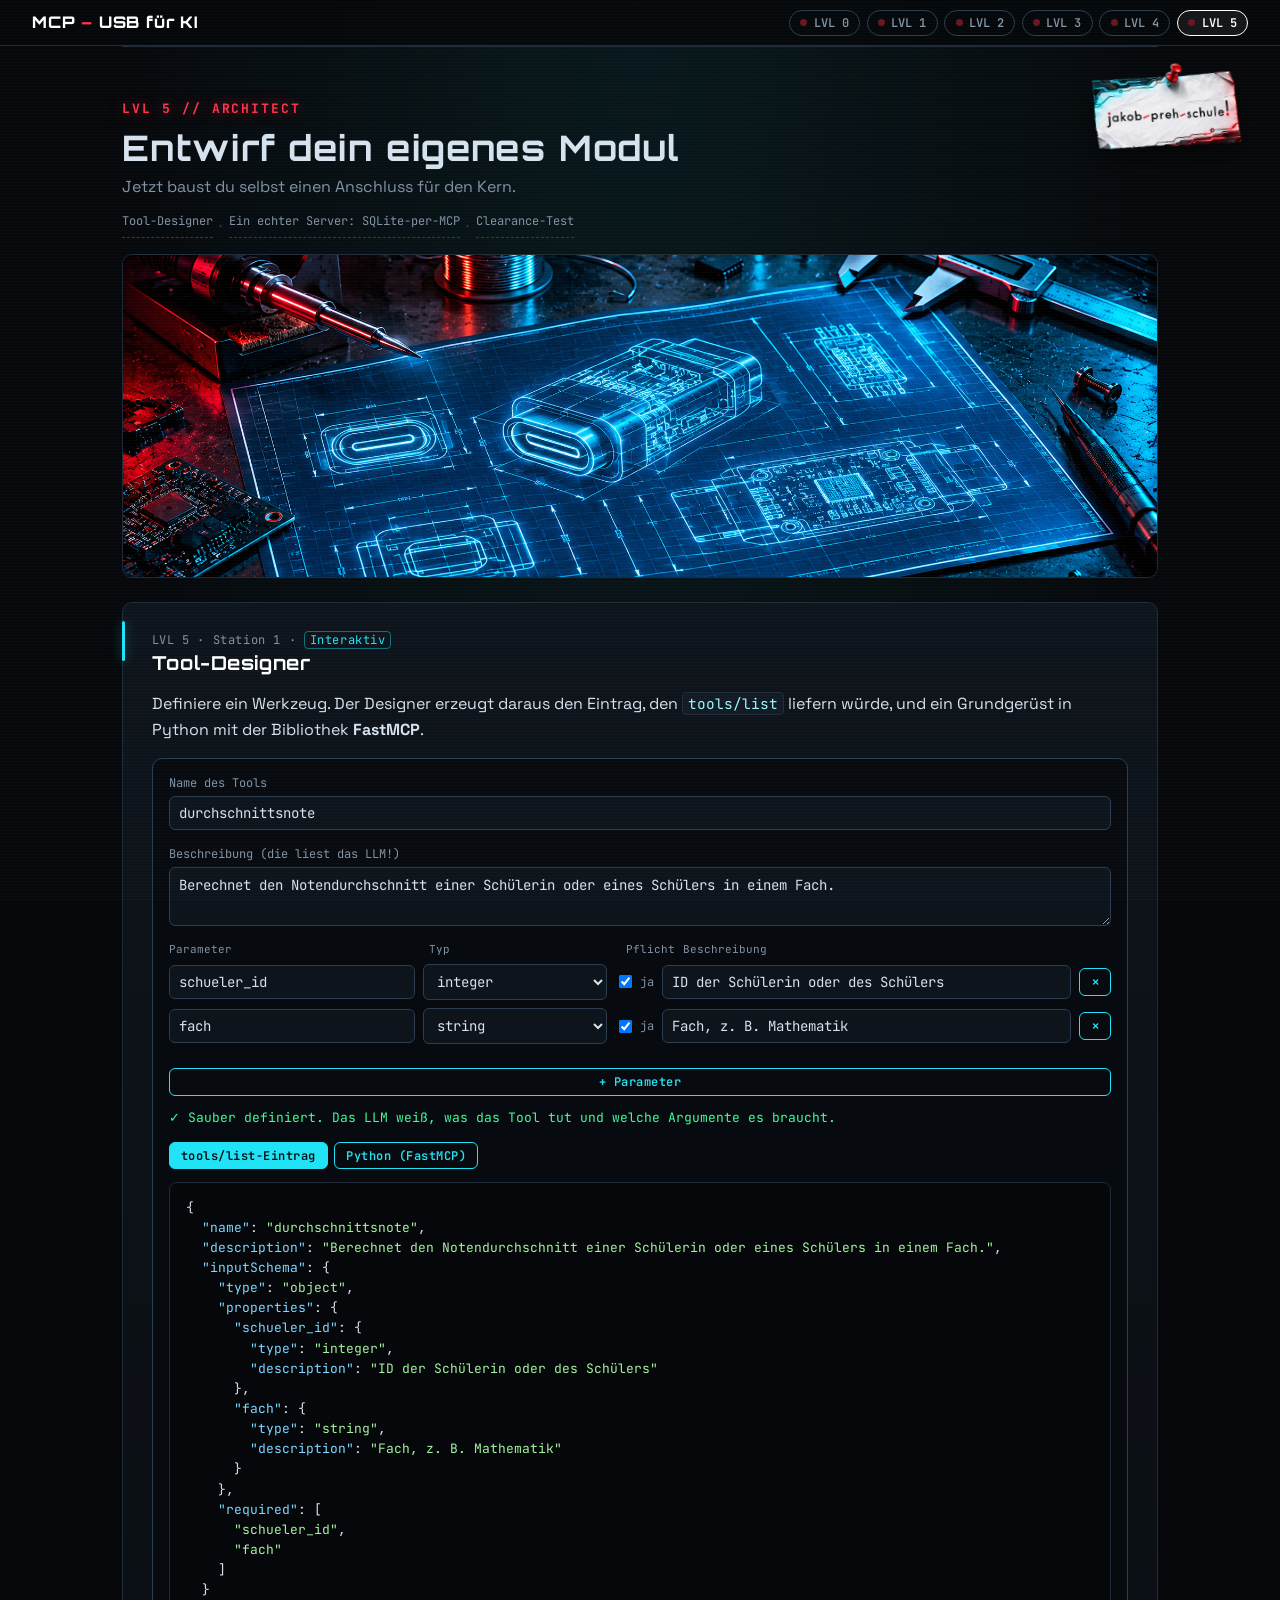
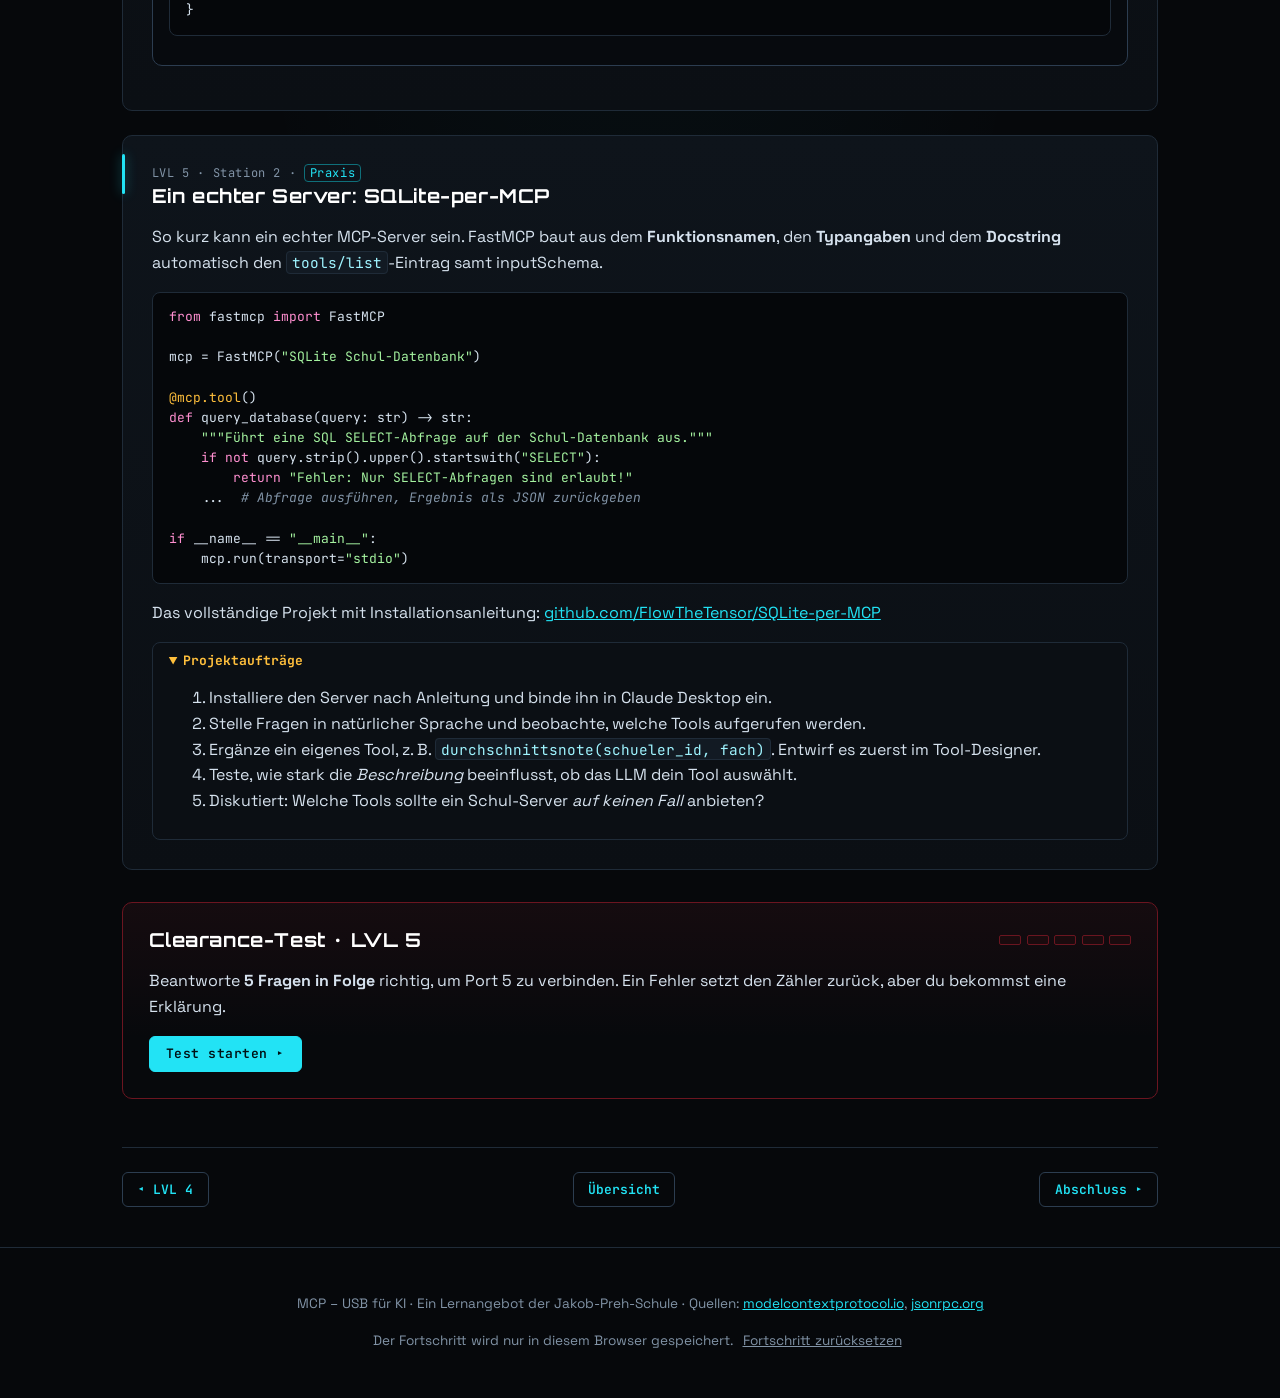
==== lvl5.html @ 8535ca59 "Lernseite "MCP – USB für KI" Interaktive GitHub-Page zu MCP und JSON-RPC: Startseite mit Kern-Schalt" ====
<!doctype html>
<html lang="de">
<head>
<meta charset="utf-8">
<meta name="viewport" content="width=device-width, initial-scale=1">
<title>LVL 5 · Entwirf dein eigenes Modul – MCP – USB für KI</title>
<meta name="description" content="Interaktive Lernseite zum Model Context Protocol (MCP) und JSON-RPC: Verbinde den KI-Kern Level für Level mit der Außenwelt.">
<meta property="og:title" content="MCP – USB für KI">
<meta property="og:description" content="Verbinde die Maschinen. Sprich ihre Sprache. Interaktive Lernseite zu MCP und JSON-RPC.">
<meta property="og:image" content="img/og-image.png">
<link rel="icon" href="img/favicon.svg" type="image/svg+xml">
<link rel="preconnect" href="https://fonts.googleapis.com">
<link rel="preconnect" href="https://fonts.gstatic.com" crossorigin>
<link href="https://fonts.googleapis.com/css2?family=JetBrains+Mono:wght@400;600;700&family=Orbitron:wght@600;800&family=Space+Grotesk:wght@400;500;700&display=swap" rel="stylesheet">
<link rel="stylesheet" href="css/style.css">
</head>
<body>

<!-- ================= HEADER ================= -->
<header class="topbar">
  <a class="brand" href="index.html">
    <span class="brand-text">MCP <span class="dim">–</span> USB für KI</span>
  </a>
  <nav class="lvl-nav" id="lvl-nav" aria-label="Level"></nav>
</header>

<a class="pinned-logo" href="https://www.bsnes.de" target="_blank" rel="noopener" title="Zur Homepage der Jakob-Preh-Schule">
  <img src="img/logoschulecyber-klein.png" alt="Jakob-Preh-Schule">
</a>

<main id="top">

<section class="level" id="lvl5" data-level="5">
  <header class="lvl-head">
    <span class="lvl-tag">LVL 5 // ARCHITECT</span>
    <h2>Entwirf dein eigenes Modul</h2>
    <p class="lvl-sub">Jetzt baust du selbst einen Anschluss für den Kern.</p>
    <figure class="img-slot banner">
      <img src="img/lvl5-architect.png" alt="Leuchtende Blaupause eines neuen Moduls mit USB-C-Anschluss" onerror="this.closest('figure').classList.add('missing')">
      <div class="ph">img/lvl5-architect.png</div>
    </figure>
  </header>

  <article class="station" id="lvl5-s1">
    <div class="crumb">LVL 5 · Station 1 · <span class="tag">Interaktiv</span></div>
    <h3>Tool-Designer</h3>
    <p>Definiere ein Werkzeug. Der Designer erzeugt daraus den Eintrag, den <code>tools/list</code> liefern würde,
      und ein Grundgerüst in Python mit der Bibliothek <strong>FastMCP</strong>.</p>
    <div class="widget" id="designer">
      <div class="controls col">
        <label>Name des Tools <input id="td-name" value="durchschnittsnote" spellcheck="false"></label>
        <label>Beschreibung (die liest das LLM!)
          <textarea id="td-desc" rows="2">Berechnet den Notendurchschnitt einer Schülerin oder eines Schülers in einem Fach.</textarea></label>
        <div id="td-params"></div>
        <button class="btn ghost small" id="td-add">+ Parameter</button>
      </div>
      <div id="td-check" class="readout"></div>
      <div class="tabs">
        <button class="btn small sel" data-tab="json">tools/list-Eintrag</button>
        <button class="btn small" data-tab="py">Python (FastMCP)</button>
      </div>
      <pre class="json" id="td-json"></pre>
      <pre class="py" id="td-py" hidden></pre>
    </div>
  </article>

  <article class="station" id="lvl5-s2">
    <div class="crumb">LVL 5 · Station 2 · <span class="tag">Praxis</span></div>
    <h3>Ein echter Server: SQLite-per-MCP</h3>
    <p>So kurz kann ein echter MCP-Server sein. FastMCP baut aus dem <strong>Funktionsnamen</strong>, den
      <strong>Typangaben</strong> und dem <strong>Docstring</strong> automatisch den <code>tools/list</code>-Eintrag samt inputSchema.</p>
<pre class="py">from fastmcp import FastMCP

mcp = FastMCP("SQLite Schul-Datenbank")

@mcp.tool()
def query_database(query: str) -> str:
    """Führt eine SQL SELECT-Abfrage auf der Schul-Datenbank aus."""
    if not query.strip().upper().startswith("SELECT"):
        return "Fehler: Nur SELECT-Abfragen sind erlaubt!"
    ...  # Abfrage ausführen, Ergebnis als JSON zurückgeben

if __name__ == "__main__":
    mcp.run(transport="stdio")</pre>
    <p>Das vollständige Projekt mit Installationsanleitung:
      <a href="https://github.com/FlowTheTensor/SQLite-per-MCP" target="_blank" rel="noopener">github.com/FlowTheTensor/SQLite-per-MCP</a></p>
    <details class="tasks" open>
      <summary>Projektaufträge</summary>
      <ol>
        <li>Installiere den Server nach Anleitung und binde ihn in Claude Desktop ein.</li>
        <li>Stelle Fragen in natürlicher Sprache und beobachte, welche Tools aufgerufen werden.</li>
        <li>Ergänze ein eigenes Tool, z. B. <code>durchschnittsnote(schueler_id, fach)</code>. Entwirf es zuerst im Tool-Designer.</li>
        <li>Teste, wie stark die <em>Beschreibung</em> beeinflusst, ob das LLM dein Tool auswählt.</li>
        <li>Diskutiert: Welche Tools sollte ein Schul-Server <em>auf keinen Fall</em> anbieten?</li>
      </ol>
    </details>
  </article>

  <div class="test" data-level="5"></div>
</section>

<nav class="pager" aria-label="Level wechseln">
  <a href="lvl4.html">◂ LVL 4</a>
  <a href="index.html">Übersicht</a>
  <a href="index.html#online">Abschluss ▸</a>
</nav>

</main>

<footer class="foot">
  <p>MCP – USB für KI · Ein Lernangebot der Jakob-Preh-Schule ·
    Quellen: <a href="https://modelcontextprotocol.io" target="_blank" rel="noopener">modelcontextprotocol.io</a>,
    <a href="https://www.jsonrpc.org/specification" target="_blank" rel="noopener">jsonrpc.org</a></p>
  <p>Der Fortschritt wird nur in diesem Browser gespeichert. <button class="linkbtn" id="reset-progress">Fortschritt zurücksetzen</button></p>
</footer>

<div id="toast" class="toast" role="status" aria-live="polite"></div>

<script src="js/tests.js"></script>
<script src="js/sim.js"></script>
<script src="js/app.js"></script>
</body>
</html>
---- css/style.css ----
/* =========================================================
   MCP – USB für KI · Maschinen-Terminal-Design
   ========================================================= */
:root {
  --bg: #06080b;
  --bg2: #0b0f14;
  --panel: #0e141b;
  --panel2: #121a23;
  --line: #1f2b38;
  --line2: #2c3d50;
  --text: #d6e2ee;
  --muted: #8193a6;
  --cyan: #22e3f5;
  --cyan-dim: #0f6f7a;
  --red: #ff3448;
  --red-dim: #6b1520;
  --green: #3dff9a;
  --amber: #ffbf3c;
  --mono: "JetBrains Mono", ui-monospace, Consolas, monospace;
  --head: "Orbitron", "JetBrains Mono", sans-serif;
  --body: "Space Grotesk", system-ui, sans-serif;
  --radius: 10px;
  --glow-c: 0 0 12px rgba(34, 227, 245, .45);
  --glow-r: 0 0 14px rgba(255, 52, 72, .55);
}

* { box-sizing: border-box; }
html { scroll-behavior: smooth; scroll-padding-top: 80px; }
body {
  margin: 0;
  background:
    radial-gradient(ellipse at 50% -10%, rgba(34, 227, 245, .08), transparent 60%),
    linear-gradient(var(--bg), var(--bg));
  color: var(--text);
  font: 16px/1.6 var(--body);
  overflow-x: hidden;
}
/* Scanlines */
body::after {
  content: ""; position: fixed; inset: 0; pointer-events: none; z-index: 50;
  background: repeating-linear-gradient(0deg, rgba(255,255,255,.018) 0 1px, transparent 1px 3px);
}
a { color: var(--cyan); }
a:hover { text-shadow: var(--glow-c); }
code, kbd { font-family: var(--mono); font-size: .9em; background: var(--panel2); border: 1px solid var(--line); border-radius: 4px; padding: .05em .35em; color: #9ff4ff; }
kbd { color: var(--text); }
h1, h2, h3, h4 { line-height: 1.25; }
h2 { font-family: var(--head); letter-spacing: .04em; font-size: clamp(1.5rem, 4vw, 2.2rem); margin: .3rem 0; }
h3 { font-family: var(--head); font-size: 1.2rem; letter-spacing: .03em; color: #fff; margin: .2rem 0 .8rem; }
h4 { margin: .3rem 0 .5rem; color: var(--cyan); font-weight: 700; }
abbr { text-decoration: underline dotted; }

/* ---------- Boot ---------- */
.boot {
  position: fixed; inset: 0; z-index: 100; background: #000;
  display: flex; flex-direction: column; justify-content: center; align-items: flex-start;
  padding: 8vh 8vw; gap: 1.5rem; transition: opacity .6s;
}
.boot.hide { opacity: 0; pointer-events: none; }
.boot pre { font: 15px/1.7 var(--mono); color: var(--green); margin: 0; white-space: pre-wrap; text-shadow: 0 0 8px rgba(61,255,154,.5); }
.boot pre .err { color: var(--red); text-shadow: var(--glow-r); }
.boot pre .cy { color: var(--cyan); }

/* ---------- Topbar ---------- */
.topbar {
  position: sticky; top: 0; z-index: 40;
  display: flex; align-items: center; gap: 1rem; flex-wrap: wrap;
  padding: .6rem clamp(16px, 3vw, 32px);
  background: rgba(6, 8, 11, .88); backdrop-filter: blur(8px);
  border-bottom: 1px solid var(--line);
}
.brand { display: flex; align-items: center; gap: .6rem; text-decoration: none; color: #fff; }
.brand-text { font-family: var(--head); font-weight: 800; letter-spacing: .05em; }
.brand-text .dim { color: var(--red); }
.lvl-nav { display: flex; gap: .4rem; flex-wrap: wrap; margin-left: auto; }
.lvl-nav a {
  font: 600 12px var(--mono); text-decoration: none; color: var(--muted);
  border: 1px solid var(--line2); border-radius: 999px; padding: .25rem .65rem;
  display: flex; align-items: center; gap: .4rem;
}
.lvl-nav a::before { content: ""; width: 7px; height: 7px; border-radius: 50%; background: var(--red-dim); }
.lvl-nav a.done { color: var(--cyan); border-color: var(--cyan-dim); }
.lvl-nav a.done::before { background: var(--cyan); box-shadow: var(--glow-c); }
.lvl-nav a:hover { color: #fff; border-color: var(--cyan); }
.lvl-nav a.current { color: #fff; border-color: #fff; background: rgba(255,255,255,.06); }

main { max-width: 1100px; margin: 0 auto; padding: 0 clamp(16px, 3vw, 32px); }

/* ---------- Hero ---------- */
.hero { display: grid; grid-template-columns: 1.3fr 1fr; gap: 2rem; padding: 2.5rem 0 3rem; align-items: center; }
.hero-img { grid-column: 1 / -1; aspect-ratio: 16 / 7; margin: 0; }
.hero-text p { color: var(--text); }
.sys-line { font: 13px var(--mono); color: var(--red) !important; text-shadow: var(--glow-r); margin: 0; }
.sys-line.ok { color: var(--green) !important; text-shadow: 0 0 10px rgba(61,255,154,.5); }
h1 { font-family: var(--head); font-weight: 800; font-size: clamp(2.2rem, 7vw, 4rem); margin: .3rem 0 .2rem; color: #fff; letter-spacing: .03em; }
.lead { font: 600 1.15rem var(--mono); color: var(--cyan) !important; margin-top: 0; }
.core-wrap svg { width: 100%; max-width: 420px; display: block; margin: 0 auto; }
a.btn { display: inline-block; text-decoration: none; }
a.btn:hover { text-shadow: none; }

/* Level-Übersicht (Startseite) */
.overview { padding: 2rem 0 3rem; border-top: 1px solid var(--line); }
.lvl-grid { display: grid; grid-template-columns: repeat(auto-fill, minmax(min(100%, 300px), 1fr)); gap: 1rem; margin-top: 1rem; }
.lvl-card {
  display: flex; flex-direction: column; gap: .3rem; text-decoration: none; color: var(--text);
  background: linear-gradient(180deg, var(--panel), var(--bg2)); border: 1px solid var(--line);
  border-left: 3px solid var(--red-dim); border-radius: var(--radius); padding: 1.1rem 1.2rem;
  transition: border-color .2s, box-shadow .2s, transform .2s;
}
.lvl-card:hover { border-color: var(--cyan); box-shadow: var(--glow-c); transform: translateY(-2px); text-shadow: none; }
.lvl-card h3 { margin: 0; }
.lvl-card p { margin: 0; color: var(--muted); font-size: .95rem; }
.lvl-meta { margin-top: auto; padding-top: .5rem; font: 12px var(--mono); color: var(--muted); }
.lvl-card.done { border-left-color: var(--cyan); }
.lvl-card.done .lvl-tag { color: var(--cyan); text-shadow: var(--glow-c); }
.lvl-card.done .lvl-meta::after { content: " · ✓ VERBUNDEN"; color: var(--cyan); }

/* Blättern zwischen den Level-Seiten */
.pager { display: flex; justify-content: space-between; align-items: center; gap: 1rem; padding: 1.5rem 0 2.5rem; border-top: 1px solid var(--line); }
.pager a { font: 600 13px var(--mono); text-decoration: none; border: 1px solid var(--line2); border-radius: 6px; padding: .5rem .9rem; }
.pager a:hover { border-color: var(--cyan); }

/* Glitch */
.glitch { position: relative; }
.glitch::before, .glitch::after {
  content: attr(data-text); position: absolute; inset: 0; pointer-events: none; opacity: 0;
}
.glitch::before { color: var(--red); transform: translate(2px, 0); }
.glitch::after { color: var(--cyan); transform: translate(-2px, 0); }
.glitch:hover::before, .glitch.go::before { animation: gl 0.5s steps(2) 2; }
.glitch:hover::after, .glitch.go::after { animation: gl 0.5s steps(2) reverse 2; }
@keyframes gl {
  0% { opacity: .8; clip-path: inset(10% 0 70% 0); }
  50% { opacity: .8; clip-path: inset(60% 0 10% 0); }
  100% { opacity: 0; clip-path: inset(30% 0 40% 0); }
}

/* Kern-Schaltbild */
.core-ring { fill: none; stroke: var(--line2); stroke-width: 1.5; stroke-dasharray: 4 6; }
.core-body { fill: #0c1218; stroke: var(--line2); stroke-width: 2; }
.core-eye { fill: var(--red); filter: drop-shadow(0 0 10px var(--red)); animation: pulse 2.4s ease-in-out infinite; }
.core.online .core-eye { fill: var(--cyan); filter: drop-shadow(0 0 12px var(--cyan)); }
.port-wire { stroke: var(--line2); stroke-width: 2; stroke-dasharray: 5 5; }
.port-box { fill: var(--panel); stroke: var(--line2); stroke-width: 1.5; }
.port-lbl { fill: var(--muted); font: 600 10px var(--mono); }
.port-sub { fill: var(--muted); font: 9px var(--mono); }
.port.on .port-wire { stroke: var(--cyan); stroke-dasharray: none; filter: drop-shadow(0 0 4px var(--cyan)); animation: flow 1.2s linear infinite; stroke-dasharray: 10 4; }
.port.on .port-box { stroke: var(--cyan); fill: #072a30; }
.port.on .port-lbl { fill: var(--cyan); }
.port a { cursor: pointer; }
@keyframes pulse { 50% { opacity: .55; } }
@keyframes flow { to { stroke-dashoffset: -28; } }

/* ---------- Bild-Slots ---------- */
.img-slot { position: relative; margin: 1rem 0; border-radius: var(--radius); overflow: hidden; border: 1px solid var(--line); background: var(--bg2); }
.img-slot img { width: 100%; height: 100%; object-fit: cover; display: block; }
.img-slot .ph { display: none; }
.img-slot.missing { border: 1px dashed var(--line2); min-height: 120px; }
.img-slot.missing img { display: none; }
.img-slot.missing .ph {
  display: flex; align-items: center; justify-content: center; height: 100%; min-height: 120px;
  font: 12px var(--mono); color: var(--muted);
  background: repeating-linear-gradient(45deg, transparent 0 12px, rgba(34,227,245,.03) 12px 24px);
}
.img-slot.missing .ph::before { content: "[ BILD FEHLT: "; }
.img-slot.missing .ph::after { content: " ]"; }
.banner { aspect-ratio: 16 / 5; }

/* ---------- Level ---------- */
.level { padding: 3rem 0 2rem; border-top: 1px solid var(--line); }
.lvl-tag { font: 700 13px var(--mono); color: var(--red); letter-spacing: .15em; text-shadow: var(--glow-r); }
.level.done .lvl-tag { color: var(--cyan); text-shadow: var(--glow-c); }
.level.done .lvl-tag::after { content: "  ✓ VERBUNDEN"; }
.lvl-sub { color: var(--muted); margin: 0; }
.station-nav { display: flex; flex-wrap: wrap; gap: .4rem; margin-top: .8rem; }
.station-nav a { font: 12px var(--mono); color: var(--muted); text-decoration: none; border-bottom: 1px dashed var(--line2); }
.station-nav a:hover { color: var(--cyan); }
.dim { color: var(--muted); }
.station-nav .dim { color: var(--line2); }

.station {
  background: linear-gradient(180deg, var(--panel), var(--bg2));
  border: 1px solid var(--line); border-radius: var(--radius);
  padding: clamp(1rem, 3vw, 1.8rem); margin: 1.5rem 0; position: relative;
}
.station::before {
  content: ""; position: absolute; left: -1px; top: 18px; width: 3px; height: 40px;
  background: var(--cyan); box-shadow: var(--glow-c); border-radius: 2px;
}
.crumb { font: 12px var(--mono); color: var(--muted); letter-spacing: .05em; }
.tag { color: var(--cyan); border: 1px solid var(--cyan-dim); border-radius: 4px; padding: 0 .4em; }

.grid2 { display: grid; grid-template-columns: repeat(2, minmax(0, 1fr)); gap: 1rem; }
.grid3 { display: grid; grid-template-columns: repeat(3, minmax(0, 1fr)); gap: 1rem; }
.card { background: var(--bg2); border: 1px solid var(--line); border-radius: 8px; padding: 1rem; min-width: 0; }
.card ul { padding-left: 1.1rem; margin: 0; }
.card.bad { border-color: var(--red-dim); }
.card.bad h4 { color: var(--red); }
.card.good { border-color: #145c3a; }
.card.good h4 { color: var(--green); }
.card.msg.req { border-top: 3px solid var(--cyan); }
.card.msg.res { border-top: 3px solid var(--green); }
.card.msg.note { border-top: 3px solid var(--amber); }
.card.msg.note h4 { color: var(--amber); }
.card.prim .ctrl { font-size: .9rem; color: var(--muted); }

.note, .warn { border-left: 3px solid var(--cyan); background: rgba(34,227,245,.05); padding: .7rem 1rem; border-radius: 0 6px 6px 0; }
.warn { border-color: var(--amber); background: rgba(255,191,60,.06); }

.tbl { width: 100%; border-collapse: collapse; margin: 1rem 0; font-size: .95rem; display: block; overflow-x: auto; }
.tbl th, .tbl td { text-align: left; padding: .5rem .7rem; border-bottom: 1px solid var(--line); vertical-align: top; }
.tbl thead th { font: 600 12px var(--mono); color: var(--cyan); letter-spacing: .05em; text-transform: uppercase; }
.tbl tbody th { color: var(--cyan); white-space: nowrap; }

pre { margin: .8rem 0; padding: .9rem 1rem; background: #05070a; border: 1px solid var(--line); border-radius: 8px; overflow-x: auto; font: 13px/1.55 var(--mono); color: var(--text); }
.j-key { color: #7fd8ff; }
.j-str { color: #a5f3a0; }
.j-num { color: var(--amber); }
.j-lit { color: #ff8fd0; }
.py .p-kw { color: #ff8fd0; }
.py .p-str { color: #a5f3a0; }
.py .p-com { color: var(--muted); font-style: italic; }
.py .p-dec { color: var(--amber); }

ol.flow { padding-left: 1.2rem; }
ol.flow li { margin-bottom: 1rem; }
.who { font: 700 11px var(--mono); border-radius: 4px; padding: .1rem .45rem; margin-right: .4rem; }
.who.c { background: rgba(34,227,245,.15); color: var(--cyan); }
.who.s { background: rgba(61,255,154,.12); color: var(--green); }
.who.b { background: rgba(255,191,60,.12); color: var(--amber); }

/* Architektur-SVG */
.arch { width: 100%; height: auto; margin: .5rem 0 1rem; }
.arch text { fill: var(--text); font: 13px var(--mono); }
.arch .a-title { fill: var(--muted); font-size: 11px; letter-spacing: .1em; }
.arch .a-small { fill: var(--muted); font-size: 10px; }
.arch .a-lbl { font: 700 18px var(--head); fill: var(--red); }
.a-host { fill: rgba(34,227,245,.03); stroke: var(--line2); stroke-dasharray: 6 4; }
.a-llm { fill: #170a0d; stroke: var(--red-dim); }
.a-client rect { fill: #072a30; stroke: var(--cyan); }
.a-server rect { fill: #0b1d14; stroke: #1f8a55; }
.a-wire { stroke: var(--cyan); stroke-width: 2; fill: none; }
.a-wire.dashed { stroke-dasharray: 6 4; }
.arch.narrow { display: block; max-width: 760px; margin: .5rem auto 1rem; }
.a-agent { fill: rgba(255,52,72,.05); stroke: var(--red-dim); stroke-width: 1.5; }
.a-loop { fill: none; stroke: var(--cyan); stroke-width: 2; stroke-dasharray: 8 5; animation: flow 2s linear infinite; }
.arch .a-onloop { fill: var(--cyan); paint-order: stroke; stroke: #0b0f14; stroke-width: 5px; }
.arch .a-harness { fill: var(--amber); letter-spacing: .03em; }
.a-gate rect { fill: rgba(255,191,60,.08); stroke: var(--amber); }
.a-human rect { fill: var(--panel); stroke: var(--line2); }

/* ---------- Widgets ---------- */
.widget { background: #070a0e; border: 1px solid var(--line2); border-radius: var(--radius); padding: 1rem; margin: 1rem 0; }
.controls { display: flex; flex-wrap: wrap; gap: 1rem 1.5rem; align-items: flex-end; margin-bottom: .8rem; }
.controls.col { flex-direction: column; align-items: stretch; }
.controls label { display: flex; flex-direction: column; gap: .3rem; font: 12px var(--mono); color: var(--muted); }
input, select, textarea {
  font: 14px var(--mono); color: var(--text); background: var(--panel); border: 1px solid var(--line2);
  border-radius: 6px; padding: .45rem .6rem; max-width: 100%;
}
input:focus, select:focus, textarea:focus { outline: none; border-color: var(--cyan); box-shadow: var(--glow-c); }
textarea { width: 100%; resize: vertical; line-height: 1.5; }
input[type=range] { accent-color: var(--cyan); padding: 0; }
input[type=number] { width: 6rem; }
output { color: var(--cyan); font-weight: 700; }
.row { display: flex; flex-wrap: wrap; gap: .6rem; margin-top: .7rem; }
.toggle-row { display: flex; gap: .4rem; }

.btn {
  font: 600 13px var(--mono); letter-spacing: .04em; cursor: pointer;
  color: #001014; background: var(--cyan); border: 1px solid var(--cyan); border-radius: 6px;
  padding: .55rem 1rem; transition: box-shadow .2s, transform .1s;
}
.btn:hover { box-shadow: var(--glow-c); }
.btn:active { transform: translateY(1px); }
.btn.ghost, .toggle-row .btn, .tabs .btn { background: transparent; color: var(--cyan); }
.toggle-row .btn.sel, .tabs .btn.sel { background: var(--cyan); color: #001014; }
.btn.small { padding: .3rem .7rem; font-size: 12px; }
.btn:disabled { opacity: .4; cursor: default; box-shadow: none; }
.linkbtn { background: none; border: 0; color: var(--muted); text-decoration: underline; cursor: pointer; font: inherit; }
.tabs { display: flex; gap: .4rem; margin-top: 1rem; }

.readout { font: 13px var(--mono); color: var(--muted); margin: .6rem 0 0; }
.readout strong { color: var(--cyan); }
#ac-svg { width: 100%; height: auto; display: block; }
.ac-node rect { fill: var(--panel); stroke: var(--line2); }
.ac-node text { fill: var(--text); font: 11px var(--mono); }
.ac-node.hub rect { fill: #072a30; stroke: var(--cyan); }
.ac-line { stroke: var(--red); stroke-width: 1.3; opacity: .7; }
.ac-line.mcp { stroke: var(--cyan); opacity: .9; }
.ac-adapter { fill: var(--red); }

.scan-out { font: 13px var(--mono); margin-top: .8rem; }
.scan-out .ok { color: var(--green); }
.scan-out .err { color: var(--red); }
.tree { list-style: none; padding-left: 1.1rem; margin: .2rem 0; border-left: 1px dashed var(--line2); }
.tree .t { font-size: 11px; border-radius: 3px; padding: 0 .35em; margin-left: .3em; }
.t-string { background: rgba(165,243,160,.12); color: #a5f3a0; }
.t-number { background: rgba(255,191,60,.12); color: var(--amber); }
.t-boolean, .t-null { background: rgba(255,143,208,.12); color: #ff8fd0; }
.t-array, .t-object { background: rgba(127,216,255,.12); color: #7fd8ff; }

/* Sortierer */
.sort-pool, .sort-slots { display: grid; gap: .5rem; }
.sort-slots { margin-bottom: 1rem; counter-reset: s; }
.sort-card {
  text-align: left; font: 13px var(--mono); color: var(--text); background: var(--panel);
  border: 1px solid var(--line2); border-radius: 6px; padding: .6rem .8rem; cursor: pointer;
}
.sort-card:hover { border-color: var(--cyan); }
.sort-slot { border: 1px dashed var(--line2); border-radius: 6px; padding: .55rem .8rem; min-height: 2.6rem; font: 13px var(--mono); color: var(--muted); counter-increment: s; }
.sort-slot::before { content: counter(s) " ▸ "; color: var(--cyan); }
.sort-slot.filled { color: var(--text); border-style: solid; }
.sort-slot.right { border-color: var(--green); }
.sort-slot.wrong { border-color: var(--red); animation: shake .3s; }

/* Terminal */
.terminal { padding: 0; overflow: hidden; }
.term-bar { display: flex; align-items: center; gap: .7rem; flex-wrap: wrap; padding: .5rem .8rem; background: var(--panel2); border-bottom: 1px solid var(--line2); font: 12px var(--mono); }
.term-bar select { margin-left: auto; font-size: 12px; padding: .25rem .4rem; }
.led { width: 9px; height: 9px; border-radius: 50%; background: var(--red); box-shadow: var(--glow-r); }
.led.half { background: var(--amber); box-shadow: 0 0 10px var(--amber); }
.led.on { background: var(--green); box-shadow: 0 0 10px var(--green); }
.term-log { height: 340px; overflow-y: auto; padding: .8rem; font: 12.5px/1.5 var(--mono); }
.term-log .entry { margin-bottom: .8rem; }
.term-log .dir { font-weight: 700; font-size: 11px; letter-spacing: .08em; }
.term-log .dir.out { color: var(--cyan); }
.term-log .dir.in { color: var(--green); }
.term-log .dir.sys { color: var(--amber); }
.term-log .dir.errd { color: var(--red); }
.term-log pre { margin: .2rem 0; padding: .5rem .7rem; font-size: 12px; }
.term-log .hint { color: var(--muted); font-style: italic; }
.terminal textarea { border: 0; border-top: 1px solid var(--line2); border-radius: 0; background: #05070a; }
.terminal .row { padding: 0 .8rem .8rem; }

/* Tracer */
.lanes { position: relative; display: grid; grid-template-columns: repeat(5, 1fr); gap: .4rem; margin-bottom: 1rem; padding-bottom: 2.2rem; }
.lane { text-align: center; font: 600 11px var(--mono); padding: .6rem .2rem; border: 1px solid var(--line2); border-radius: 6px; background: var(--panel); color: var(--muted); transition: all .25s; }
.lane .ico { display: block; font-size: 1.4rem; }
.lane.act { color: #fff; border-color: var(--cyan); box-shadow: var(--glow-c); }
.tr-arrow { position: absolute; bottom: .6rem; height: 2px; background: var(--cyan); box-shadow: var(--glow-c); transition: left .35s, width .35s; }
.tr-arrow::after { content: ""; position: absolute; top: -5px; border: 6px solid transparent; }
.tr-arrow.r::after { right: -6px; border-left-color: var(--cyan); border-right: 0; }
.tr-arrow.l::after { left: -6px; border-right-color: var(--cyan); border-left: 0; }
.tr-arrow.self { height: 0; background: none; box-shadow: none; border: 2px dashed var(--cyan); border-top: 0; height: 12px; bottom: .3rem; border-radius: 0 0 8px 8px; }
.tr-arrow.self::after { display: none; }
.tr-controls { margin: 0 0 1rem; }
/* Festes Fenster, damit nichts darunter springt; längere Inhalte scrollen innen */
.tr-step { height: 31rem; overflow-y: auto; padding: .8rem 1rem; background: var(--bg2); border: 1px solid var(--line2); border-radius: 8px; }
.tr-step p { margin-top: 0; }
.tr-num { font: 700 12px var(--mono); color: var(--red); margin: 0; }
#tr-payload:empty { display: none; }

/* Designer */
.param-row { display: grid; grid-template-columns: 1.2fr .9fr auto 2fr auto; gap: .5rem; align-items: center; margin-bottom: .5rem; }
.param-row label { flex-direction: row; align-items: center; gap: .3rem; }
.param-head { font: 11px var(--mono); color: var(--muted); }
#td-check .bad { color: var(--red); }
#td-check .good { color: var(--green); }

details.tasks { margin-top: 1rem; border: 1px solid var(--line); border-radius: 8px; padding: .6rem 1rem; background: var(--bg2); }
details.tasks summary { cursor: pointer; font: 700 13px var(--mono); color: var(--amber); }

/* ---------- Clearance-Test ---------- */
.test {
  margin: 2rem 0 1rem; border: 1px solid var(--red-dim); border-radius: var(--radius);
  background: linear-gradient(180deg, rgba(255,52,72,.06), transparent 70%), #07090c; padding: clamp(1rem, 3vw, 1.6rem);
}
.level.done .test { border-color: var(--cyan-dim); background: linear-gradient(180deg, rgba(34,227,245,.06), transparent 70%), #07090c; }
.test-head { display: flex; align-items: center; gap: 1rem; flex-wrap: wrap; }
.test-head h3 { margin: 0; }
.streak { display: flex; gap: .35rem; margin-left: auto; }
.streak i { width: 22px; height: 10px; border-radius: 2px; background: #1a0b0e; border: 1px solid var(--red-dim); }
.streak i.on { background: var(--cyan); border-color: var(--cyan); box-shadow: var(--glow-c); }
.q-text { font-size: 1.05rem; margin: 1rem 0 .4rem; }
.opts { display: grid; gap: .5rem; margin: .8rem 0; }
.opt {
  text-align: left; font: 15px var(--body); color: var(--text); background: var(--panel); cursor: pointer;
  border: 1px solid var(--line2); border-radius: 8px; padding: .65rem .9rem; transition: border-color .15s, background .15s;
}
.opt:hover:not(:disabled) { border-color: var(--cyan); }
.opt code { font-size: .85em; }
.opt.right { border-color: var(--green); background: rgba(61,255,154,.08); }
.opt.wrong { border-color: var(--red); background: rgba(255,52,72,.08); animation: shake .3s; }
.opt:disabled { cursor: default; }
.q-input { display: flex; gap: .5rem; flex-wrap: wrap; }
.q-input input { flex: 1; min-width: 10rem; }
.fb { margin-top: .8rem; padding: .7rem 1rem; border-radius: 6px; font-size: .95rem; }
.fb.ok { background: rgba(61,255,154,.08); border-left: 3px solid var(--green); }
.fb.no { background: rgba(255,52,72,.08); border-left: 3px solid var(--red); }
.fb.no .fb-title { color: var(--red); font: 700 13px var(--mono); }
.fb.ok .fb-title { color: var(--green); font: 700 13px var(--mono); }
.test-done { text-align: center; padding: 1rem 0; }
.test-done .big { font: 800 1.4rem var(--head); color: var(--cyan); text-shadow: var(--glow-c); }
.next-link { display: inline-block; margin-top: .8rem; }
.glitch-flash { animation: glitchbox .35s steps(3); }
@keyframes glitchbox { 33% { transform: translate(3px, -1px); filter: hue-rotate(90deg); } 66% { transform: translate(-3px, 1px); } }
@keyframes shake { 25% { transform: translateX(-4px); } 75% { transform: translateX(4px); } }

/* ---------- Abschluss ---------- */
.finale { text-align: center; padding: 3rem 0; border-top: 1px solid var(--line); }
.finale-img { max-width: 600px; margin: 0 auto 1rem; aspect-ratio: 16 / 9; }
.finale h2 { color: var(--cyan); text-shadow: var(--glow-c); font-size: clamp(2rem, 6vw, 3.4rem); }

/* ---------- Footer / Toast ---------- */
.foot { border-top: 1px solid var(--line); text-align: center; padding: 2rem 16px; font-size: .85rem; color: var(--muted); }
/* Schullogo als angepinnter Zettel: bleibt beim Scrollen oben rechts unter dem Menü */
.pinned-logo {
  position: fixed; top: 62px; right: clamp(8px, 2vw, 28px); z-index: 39;
  width: 210px; transform: rotate(4deg); transform-origin: 50% 8%;
  filter: drop-shadow(0 10px 14px rgba(0,0,0,.6));
  transition: transform .25s, filter .25s;
}
.pinned-logo img { width: 100%; height: auto; display: block; }
.pinned-logo:hover { transform: rotate(1deg) translateY(-3px) scale(1.04); filter: drop-shadow(0 16px 20px rgba(0,0,0,.7)); text-shadow: none; }
@media (max-width: 1400px) { .pinned-logo { width: 170px; } }
@media (max-width: 640px) { .pinned-logo { width: 110px; top: 92px; } }
.toast {
  position: fixed; left: 50%; bottom: 24px; transform: translate(-50%, calc(100% + 40px)); z-index: 90; visibility: hidden;
  font: 700 14px var(--mono); letter-spacing: .08em; color: #001014; background: var(--cyan);
  padding: .8rem 1.4rem; border-radius: 8px; box-shadow: 0 0 30px rgba(34,227,245,.6); transition: transform .35s;
}
.toast.show { transform: translate(-50%, 0); visibility: visible; }

/* ---------- Responsive ---------- */
@media (max-width: 860px) {
  .hero { grid-template-columns: minmax(0, 1fr); }
  .grid3 { grid-template-columns: minmax(0, 1fr); }
}
@media (max-width: 640px) {
  .grid2 { grid-template-columns: minmax(0, 1fr); }
  .lvl-nav { margin-left: 0; }
  .param-row { grid-template-columns: 1fr 1fr; }
  .lanes { font-size: 10px; }
  .lane { font-size: 9px; }
  .term-bar select { margin-left: 0; width: 100%; }
}
@media (prefers-reduced-motion: reduce) {
  *, *::before, *::after { animation: none !important; transition: none !important; }
  html { scroll-behavior: auto; }
}
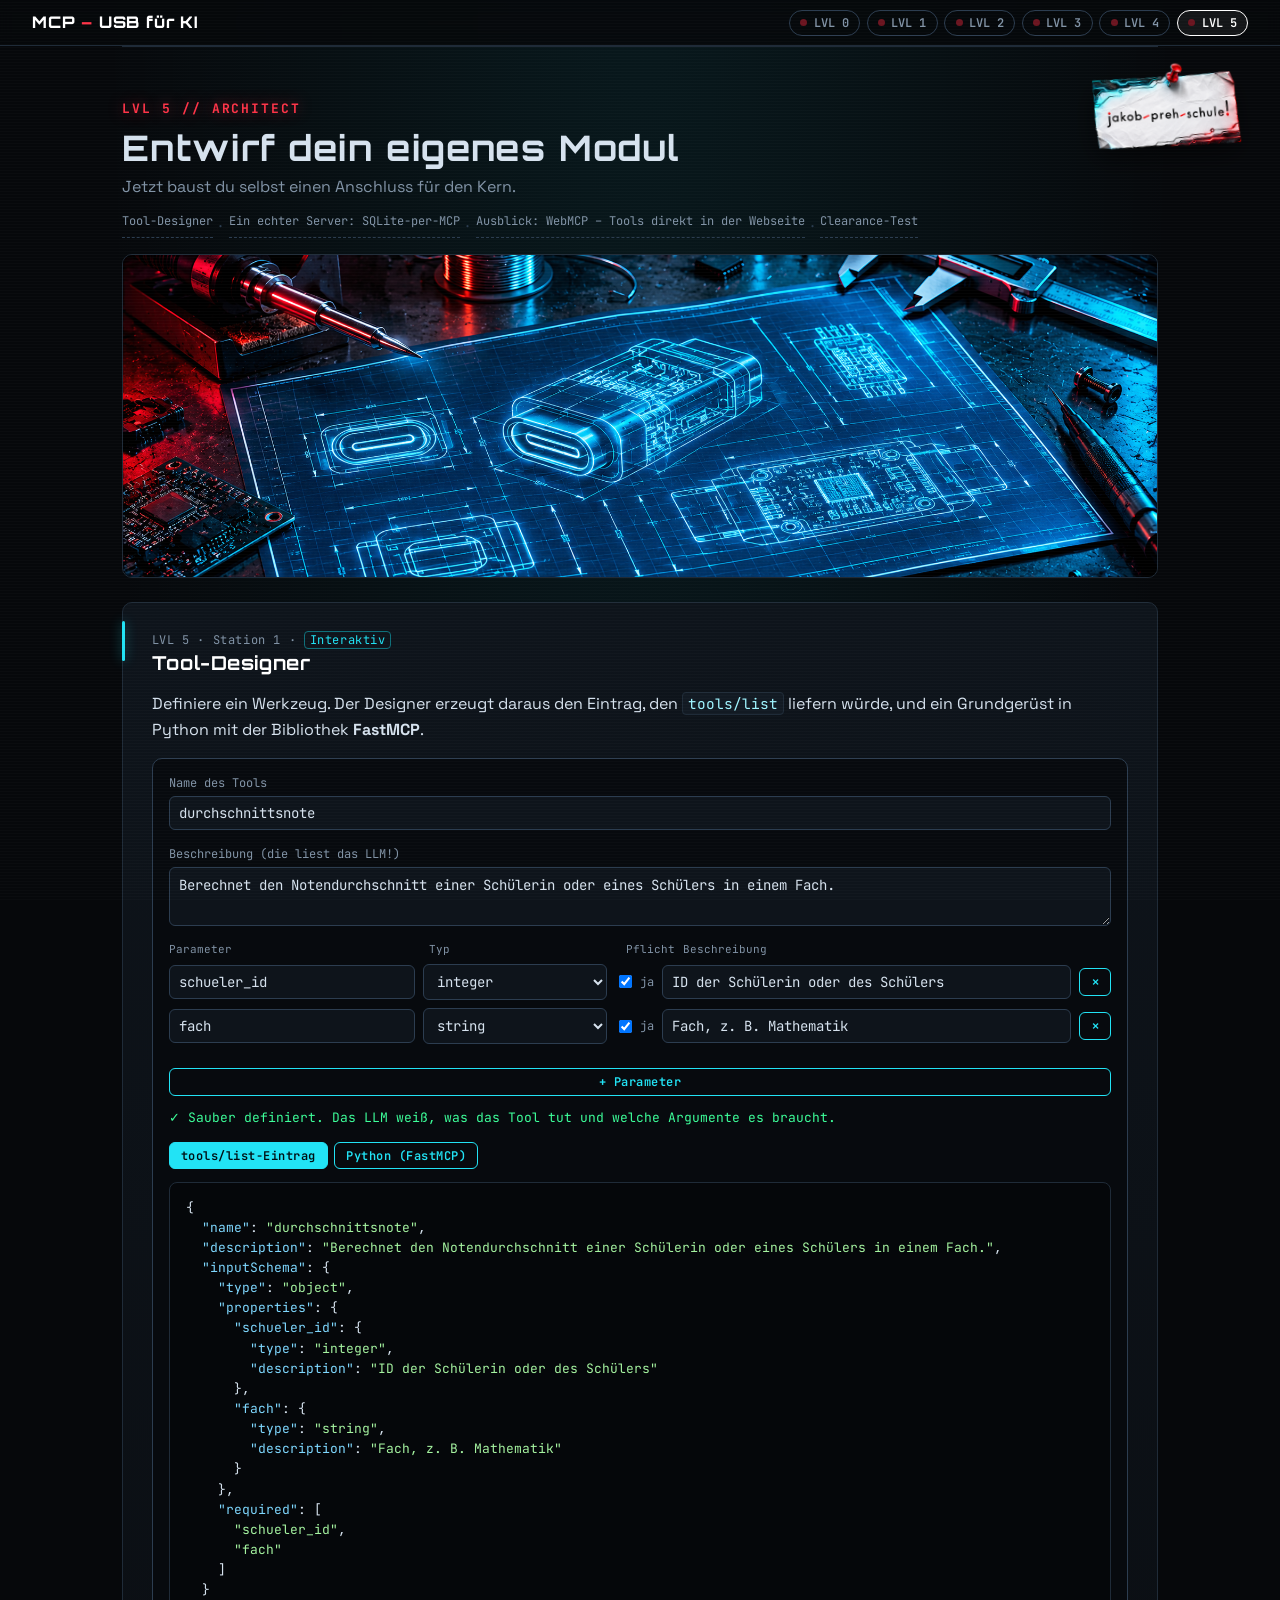
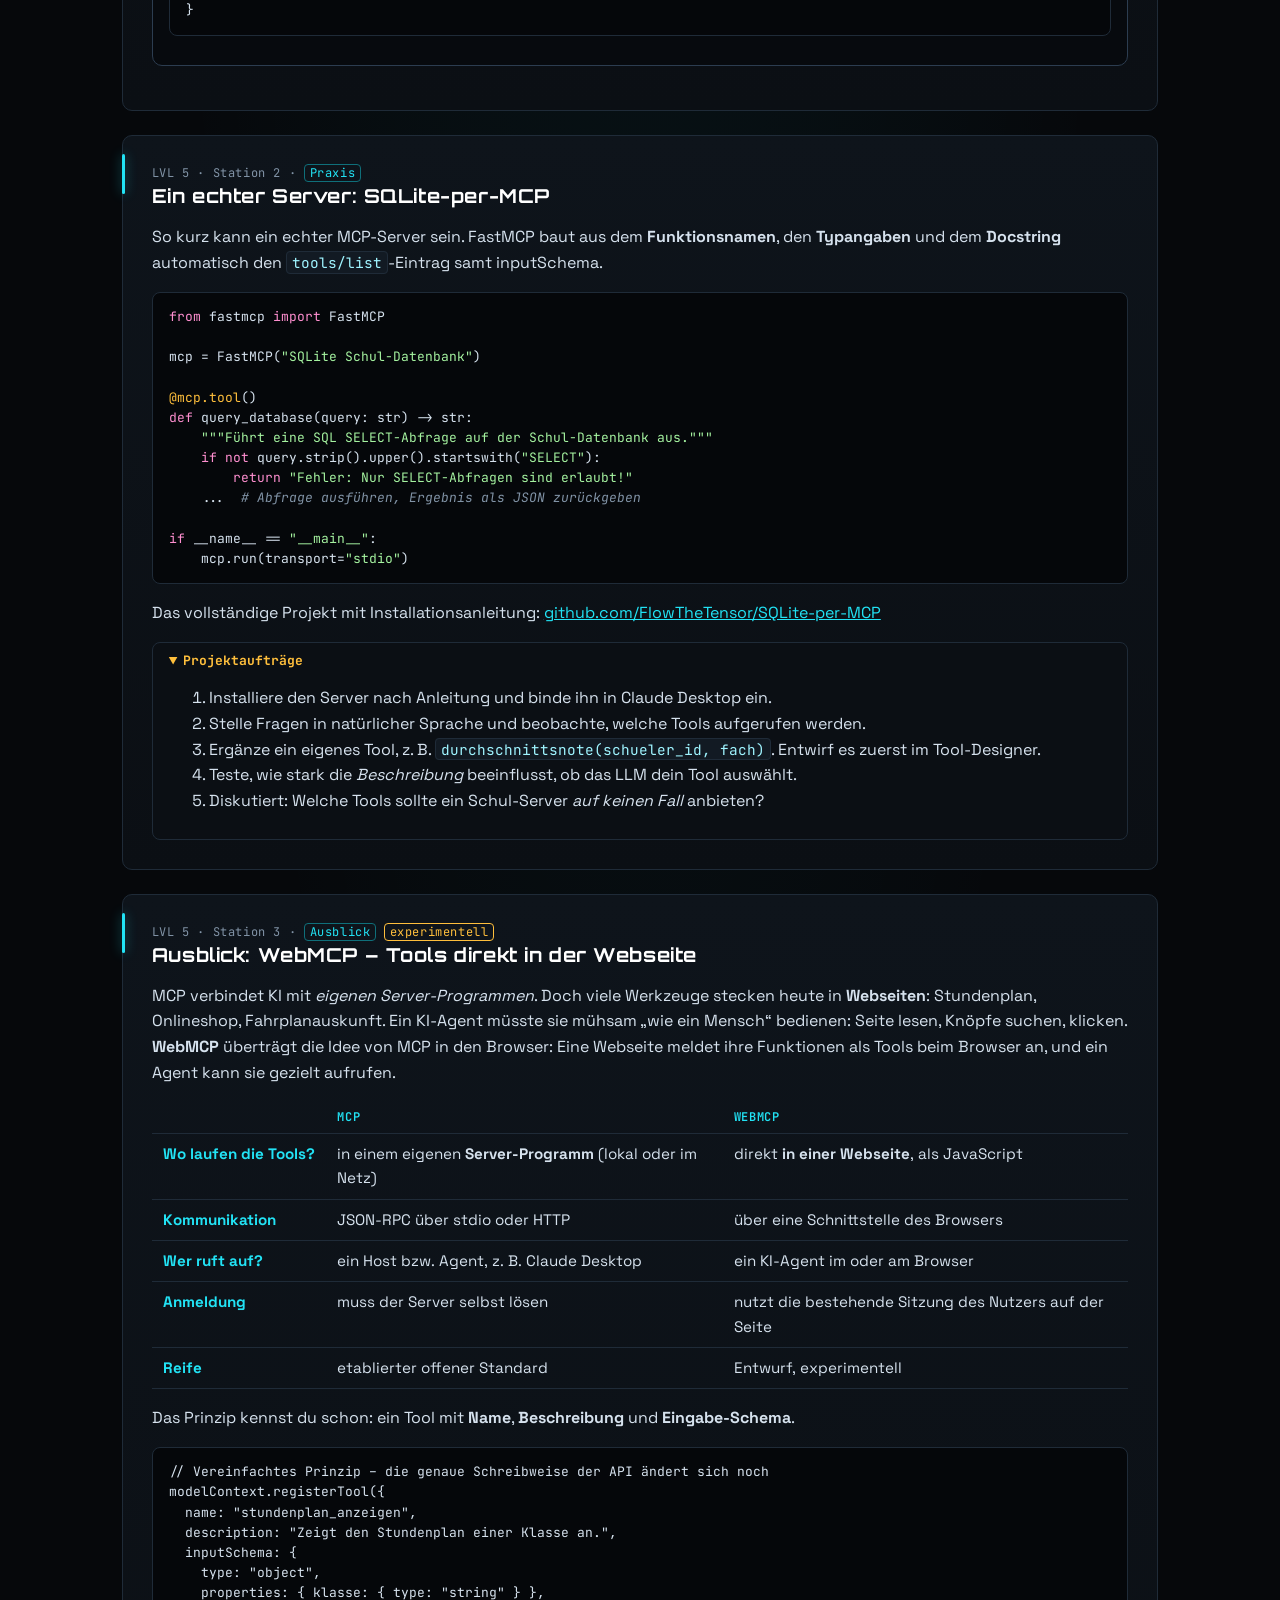
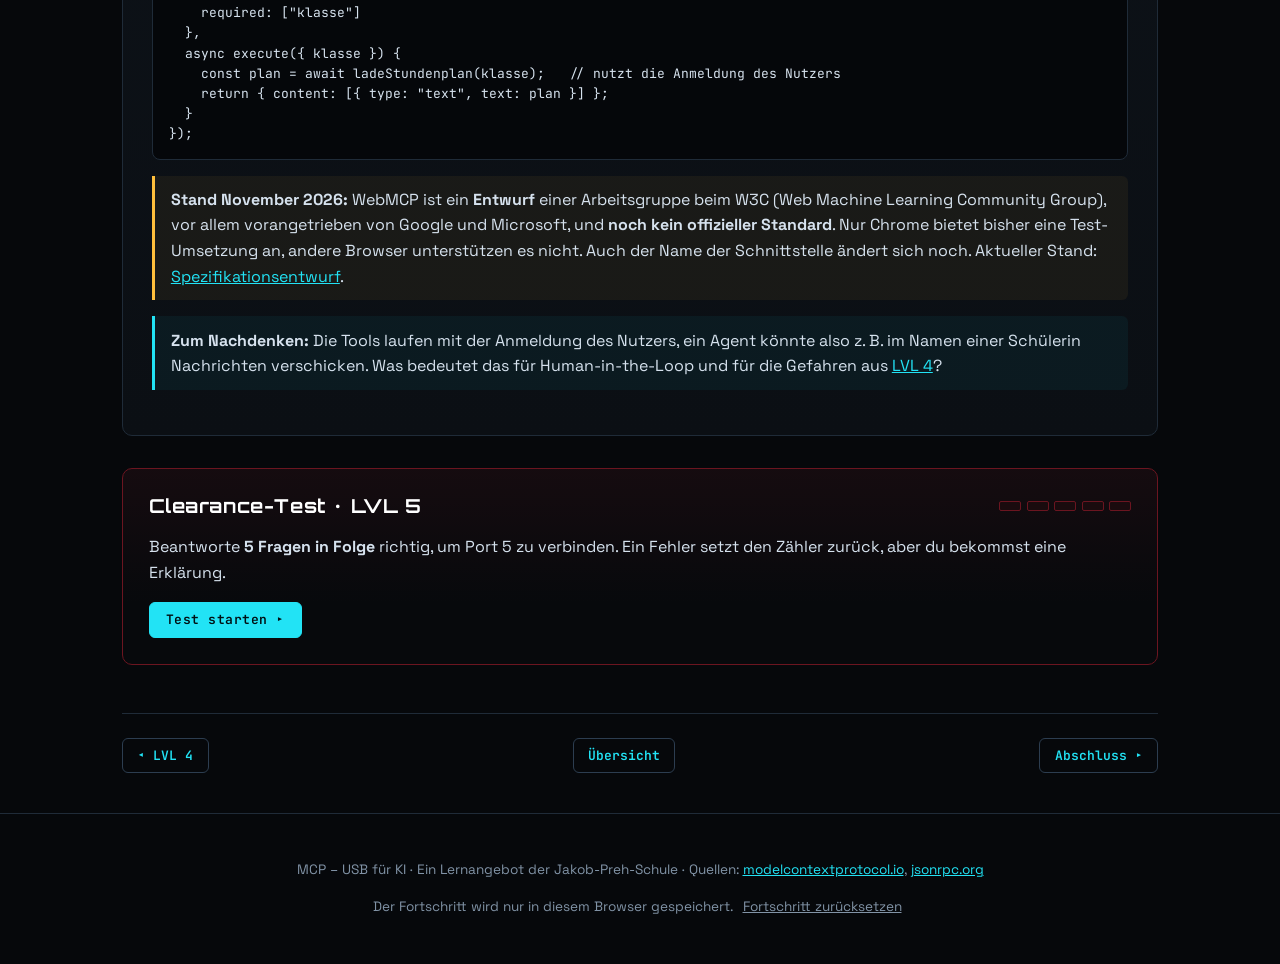
==== commit dd116463: "Ausblick auf WebMCP in LVL 5 ergänzen Neue Station 3 erklärt WebMCP als experimentelle Übertragung d" ====
--- a/lvl5.html
+++ b/lvl5.html
@@ -96,6 +96,46 @@
     </details>
   </article>
 
+  <article class="station" id="lvl5-s3">
+    <div class="crumb">LVL 5 · Station 3 · <span class="tag">Ausblick</span> <span class="tag tag-exp">experimentell</span></div>
+    <h3>Ausblick: WebMCP – Tools direkt in der Webseite</h3>
+    <p>MCP verbindet KI mit <em>eigenen Server-Programmen</em>. Doch viele Werkzeuge stecken heute in <strong>Webseiten</strong>:
+      Stundenplan, Onlineshop, Fahrplanauskunft. Ein KI-Agent müsste sie mühsam „wie ein Mensch“ bedienen: Seite lesen, Knöpfe suchen, klicken.
+      <strong>WebMCP</strong> überträgt die Idee von MCP in den Browser: Eine Webseite meldet ihre Funktionen als Tools beim Browser an,
+      und ein Agent kann sie gezielt aufrufen.</p>
+    <table class="tbl">
+      <thead><tr><th></th><th>MCP</th><th>WebMCP</th></tr></thead>
+      <tbody>
+        <tr><th>Wo laufen die Tools?</th><td>in einem eigenen <strong>Server-Programm</strong> (lokal oder im Netz)</td><td>direkt <strong>in einer Webseite</strong>, als JavaScript</td></tr>
+        <tr><th>Kommunikation</th><td>JSON-RPC über stdio oder HTTP</td><td>über eine Schnittstelle des Browsers</td></tr>
+        <tr><th>Wer ruft auf?</th><td>ein Host bzw. Agent, z. B. Claude Desktop</td><td>ein KI-Agent im oder am Browser</td></tr>
+        <tr><th>Anmeldung</th><td>muss der Server selbst lösen</td><td>nutzt die bestehende Sitzung des Nutzers auf der Seite</td></tr>
+        <tr><th>Reife</th><td>etablierter offener Standard</td><td>Entwurf, experimentell</td></tr>
+      </tbody>
+    </table>
+    <p>Das Prinzip kennst du schon: ein Tool mit <strong>Name</strong>, <strong>Beschreibung</strong> und <strong>Eingabe-Schema</strong>.</p>
+<pre class="plain">// Vereinfachtes Prinzip – die genaue Schreibweise der API ändert sich noch
+modelContext.registerTool({
+  name: "stundenplan_anzeigen",
+  description: "Zeigt den Stundenplan einer Klasse an.",
+  inputSchema: {
+    type: "object",
+    properties: { klasse: { type: "string" } },
+    required: ["klasse"]
+  },
+  async execute({ klasse }) {
+    const plan = await ladeStundenplan(klasse);   // nutzt die Anmeldung des Nutzers
+    return { content: [{ type: "text", text: plan }] };
+  }
+});</pre>
+    <p class="warn"><strong>Stand November 2026:</strong> WebMCP ist ein <strong>Entwurf</strong> einer Arbeitsgruppe beim W3C
+      (Web Machine Learning Community Group), vor allem vorangetrieben von Google und Microsoft, und <strong>noch kein offizieller Standard</strong>.
+      Nur Chrome bietet bisher eine Test-Umsetzung an, andere Browser unterstützen es nicht. Auch der Name der Schnittstelle ändert sich noch.
+      Aktueller Stand: <a href="https://webmachinelearning.github.io/webmcp/" target="_blank" rel="noopener">Spezifikationsentwurf</a>.</p>
+    <p class="note"><strong>Zum Nachdenken:</strong> Die Tools laufen mit der Anmeldung des Nutzers, ein Agent könnte also z. B. im Namen
+      einer Schülerin Nachrichten verschicken. Was bedeutet das für Human-in-the-Loop und für die Gefahren aus <a href="lvl4.html#lvl4-s2">LVL 4</a>?</p>
+  </article>
+
   <div class="test" data-level="5"></div>
 </section>
 
--- a/css/style.css
+++ b/css/style.css
@@ -189,6 +189,7 @@
 }
 .crumb { font: 12px var(--mono); color: var(--muted); letter-spacing: .05em; }
 .tag { color: var(--cyan); border: 1px solid var(--cyan-dim); border-radius: 4px; padding: 0 .4em; }
+.tag.tag-exp { color: var(--amber); border-color: var(--amber); }
 
 .grid2 { display: grid; grid-template-columns: repeat(2, minmax(0, 1fr)); gap: 1rem; }
 .grid3 { display: grid; grid-template-columns: repeat(3, minmax(0, 1fr)); gap: 1rem; }
